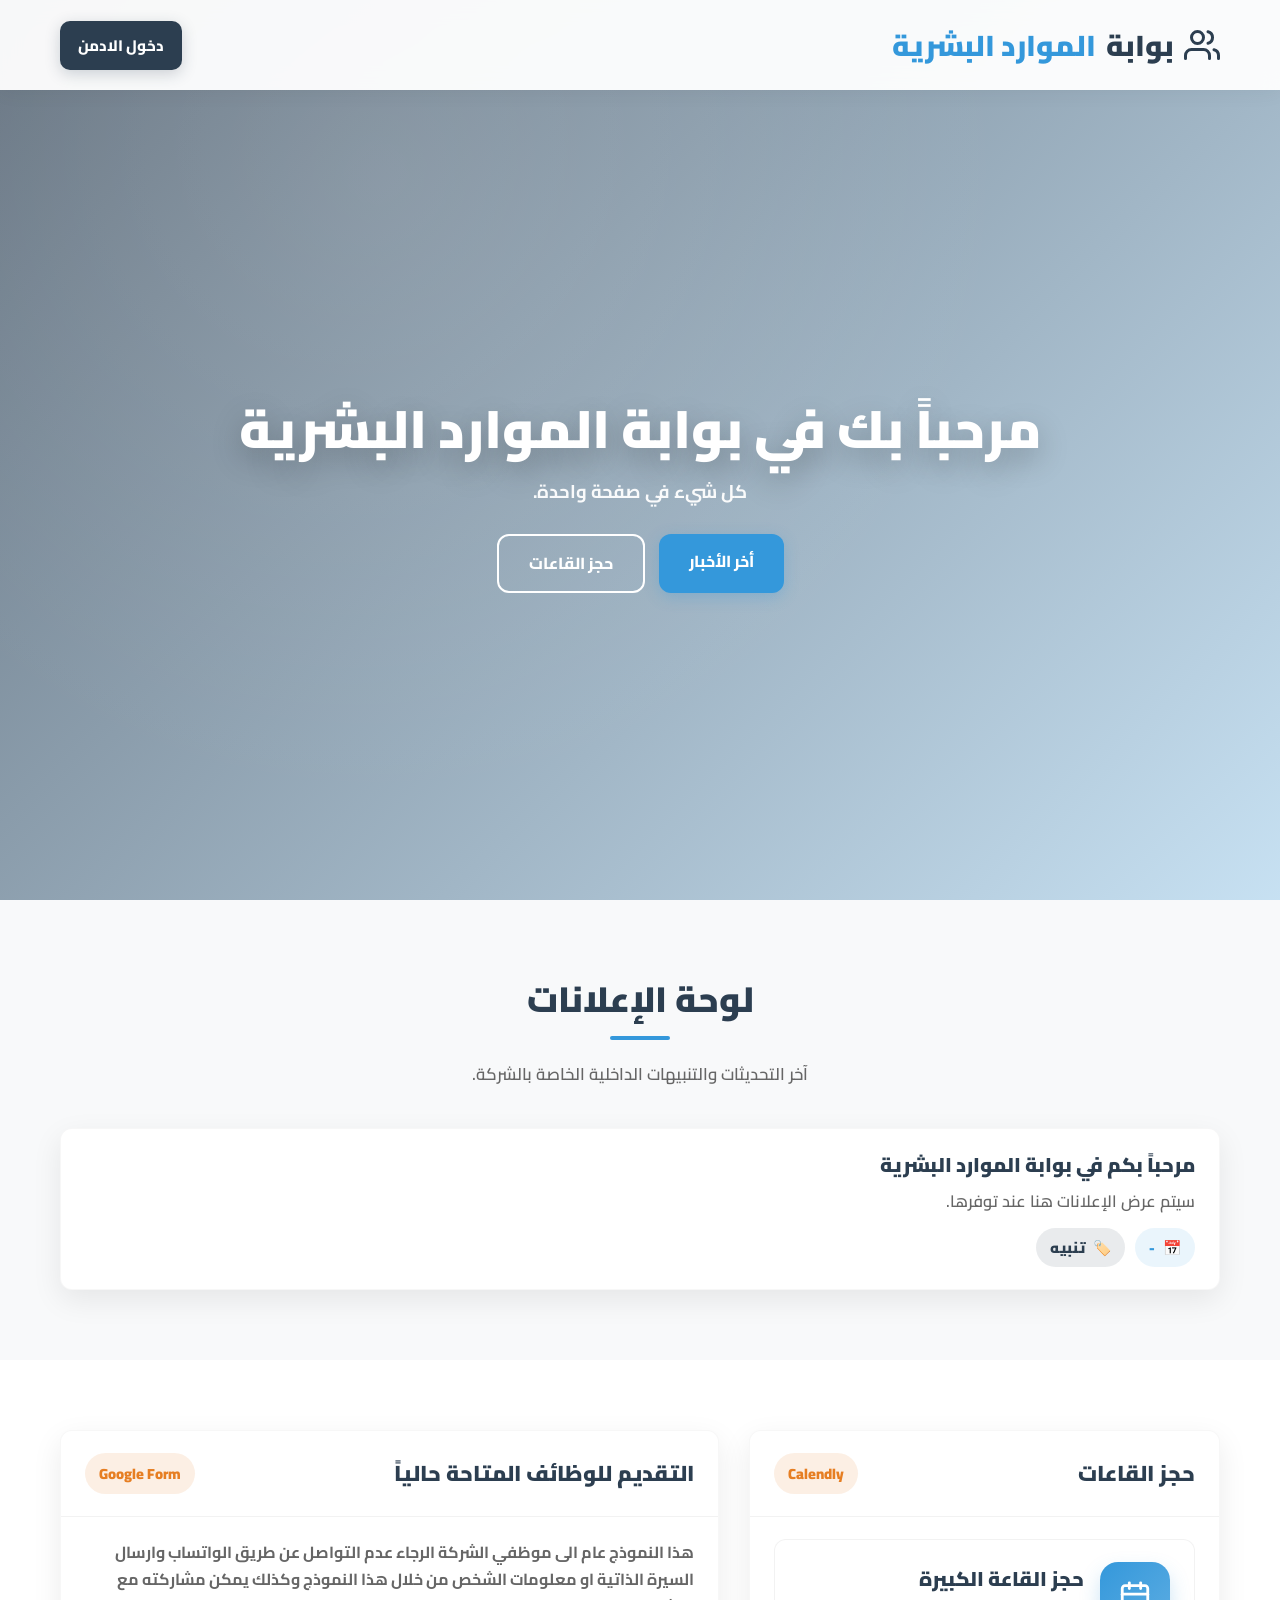
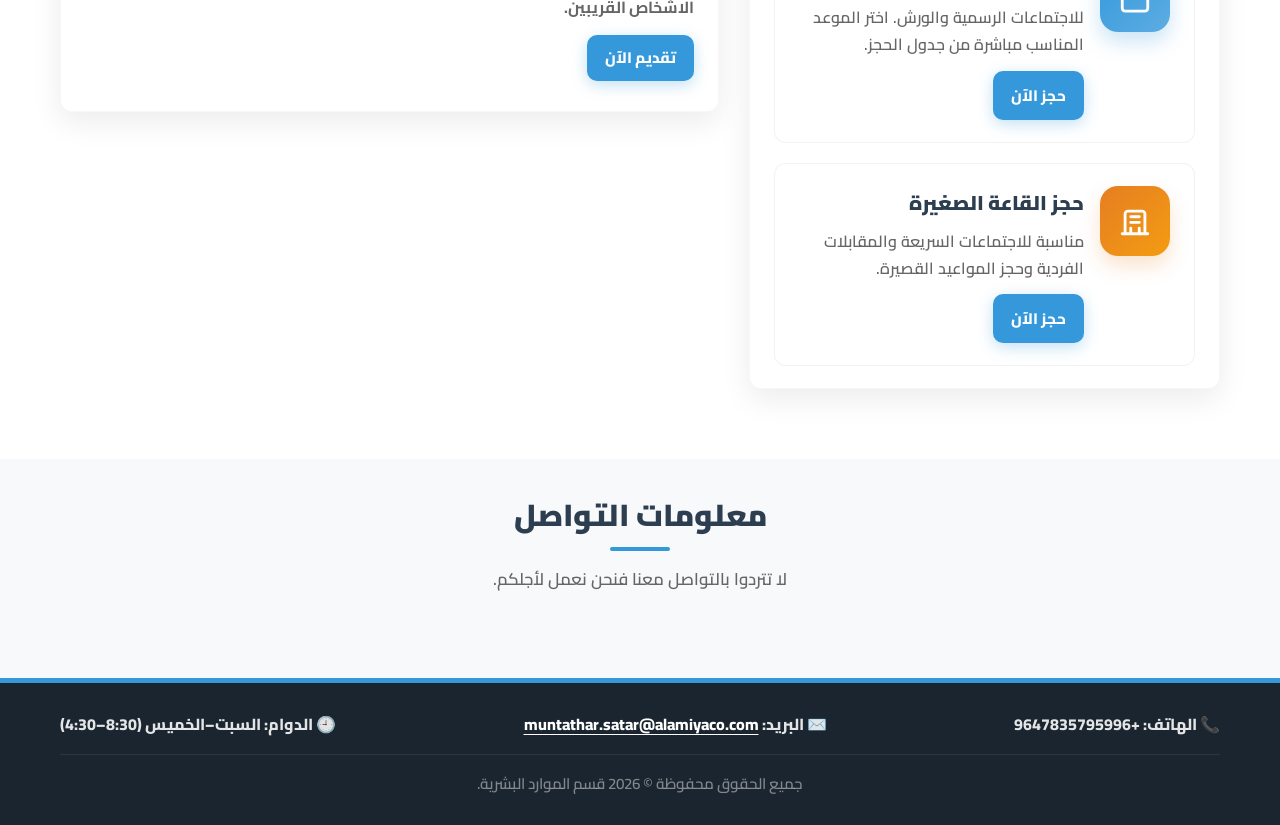
==== admin.html @ e1937cdd "Add files via upload" ====
<!DOCTYPE html>
<html lang="ar" dir="rtl">
<head>
  <meta charset="UTF-8" />
  <meta name="viewport" content="width=device-width, initial-scale=1.0" />
  <title>بوابة الأدمن</title>

  <link rel="preconnect" href="https://fonts.googleapis.com">
  <link href="https://fonts.googleapis.com/css2?family=Cairo:wght@300;400;600;700;800&display=swap" rel="stylesheet">
  <link rel="stylesheet" href="admin.css" />
</head>
<body>
  <header class="admin-header">
    <div class="container admin-topbar">
      <div>
        <h1>بوابة الأدمن</h1>
        <p>صفحة مخصصة لبطاقات وروابط ومواضيع الإدارة.</p>
      </div>
      <div class="admin-top-actions">
        <a href="index.html" class="btn btn-primary">العودة للموقع</a>
        <button class="btn btn-dark" type="button" onclick="logoutAdmin()">تسجيل الخروج</button>
      </div>
    </div>
  </header>

  <main class="container admin-main">
    <section class="admin-section">
      <div class="section-title">
        <h2>بطاقات الإدارة</h2>
        <p>يمكنك تعديل هذه البطاقات لاحقاً وربطها بالصفحات أو الملفات أو النماذج التي تريدها.</p>
      </div>

      <div class="cards-grid">
        <article class="admin-card">
          <div class="admin-card-badge">موضوع 1</div>
          <h3>البطاقة الأولى</h3>
          <p>ضع هنا أي موضوع إداري أو رابط أو صفحة تريد أن تكون ظاهرة ضمن بوابة الأدمن.</p>
          <a href="#" class="card-link">الدخول</a>
        </article>

        <article class="admin-card">
          <div class="admin-card-badge">موضوع 2</div>
          <h3>البطاقة الثانية</h3>
          <p>مناسبة لروابط المقابلات أو النماذج الداخلية أو ملفات العمل أو أي صفحة مخصصة للإدارة.</p>
          <a href="#" class="card-link">الدخول</a>
        </article>

        <article class="admin-card">
          <div class="admin-card-badge">موضوع 3</div>
          <h3>البطاقة الثالثة</h3>
          <p>يمكنك تكرار هذا الشكل وإنشاء عدد البطاقات الذي تريده بدون التأثير على الصفحة الرئيسية.</p>
          <a href="#" class="card-link">الدخول</a>
        </article>

        <article class="admin-card">
          <div class="admin-card-badge">موضوع 4</div>
          <h3>بطاقة قابلة للتخصيص</h3>
          <p>خصص العنوان والوصف والرابط حسب احتياجك. يمكنك أيضاً تحويلها لاحقاً إلى نظام ديناميكي.</p>
          <a href="#" class="card-link">الدخول</a>
        </article>
      </div>
    </section>
  </main>

  <script src="admin.js"></script>
</body>
</html>
---- admin.css ----
:root{
  --primary-color:#2c3e50;
  --secondary-color:#3498db;
  --dark-bg:#1a252f;
  --light-bg:#f8f9fa;
  --white:#ffffff;
  --text-color:#333333;
  --text-light:#666666;
  --border-radius:14px;
  --shadow:0 10px 30px rgba(0,0,0,0.08);
  --transition:all .3s cubic-bezier(0.4,0,0.2,1);
}

html,body,*,*::before,*::after,button,input,textarea,select{
  font-family:'Cairo',sans-serif !important;
}

*{box-sizing:border-box;margin:0;padding:0;}
body{background:var(--light-bg);color:var(--text-color);line-height:1.7;}
a{text-decoration:none;color:inherit;}
.container{max-width:1200px;margin:0 auto;padding:0 20px;}

.btn{
  display:inline-block;
  padding:12px 18px;
  border:none;
  border-radius:12px;
  cursor:pointer;
  font-weight:800;
  transition:var(--transition);
}
.btn-primary{background:var(--secondary-color);color:#fff;}
.btn-dark{background:var(--primary-color);color:#fff;}
.btn:hover{transform:translateY(-2px);}

.admin-header{
  background:#fff;
  box-shadow:0 2px 20px rgba(0,0,0,0.05);
  padding:24px 0;
}
.admin-topbar{
  display:flex;
  justify-content:space-between;
  align-items:center;
  gap:20px;
  flex-wrap:wrap;
}
.admin-topbar h1{
  font-size:2rem;
  color:var(--primary-color);
  font-weight:900;
  margin-bottom:6px;
}
.admin-topbar p{color:var(--text-light);font-weight:600;}
.admin-top-actions{display:flex;gap:10px;flex-wrap:wrap;}
.admin-main{padding:40px 20px 60px;}

.section-title{text-align:center;margin-bottom:30px;}
.section-title h2{
  font-size:1.9rem;
  color:var(--primary-color);
  margin-bottom:12px;
  position:relative;
  display:inline-block;
  font-weight:900;
}
.section-title h2::before{
  content:'';
  position:absolute;
  bottom:-10px;
  left:50%;
  transform:translateX(-50%);
  width:60px;
  height:4px;
  background-color:var(--secondary-color);
  border-radius:2px;
}
.section-title p{
  color:var(--text-light);
  max-width:700px;
  margin:18px auto 0;
  font-size:1rem;
  font-weight:600;
}

.cards-grid{
  display:grid;
  grid-template-columns:repeat(auto-fit,minmax(250px,1fr));
  gap:22px;
}
.admin-card{
  background:#fff;
  border-radius:18px;
  box-shadow:var(--shadow);
  padding:24px;
  transition:var(--transition);
  border:1px solid rgba(0,0,0,0.04);
}
.admin-card:hover{transform:translateY(-6px);box-shadow:0 16px 34px rgba(0,0,0,0.10);}
.admin-card-badge{
  display:inline-block;
  background:rgba(52,152,219,.12);
  color:var(--secondary-color);
  padding:8px 14px;
  border-radius:999px;
  font-weight:800;
  font-size:.9rem;
  margin-bottom:14px;
}
.admin-card h3{
  color:var(--primary-color);
  font-size:1.25rem;
  font-weight:900;
  margin-bottom:10px;
}
.admin-card p{
  color:var(--text-light);
  font-weight:600;
  margin-bottom:16px;
}
.card-link{
  display:inline-block;
  background:var(--secondary-color);
  color:#fff;
  padding:10px 14px;
  border-radius:10px;
  font-weight:800;
  transition:var(--transition);
}
.card-link:hover{transform:translateY(-2px);}

@media (max-width:768px){
  .admin-topbar h1{font-size:1.7rem;}
  .admin-main{padding-top:30px;}
}
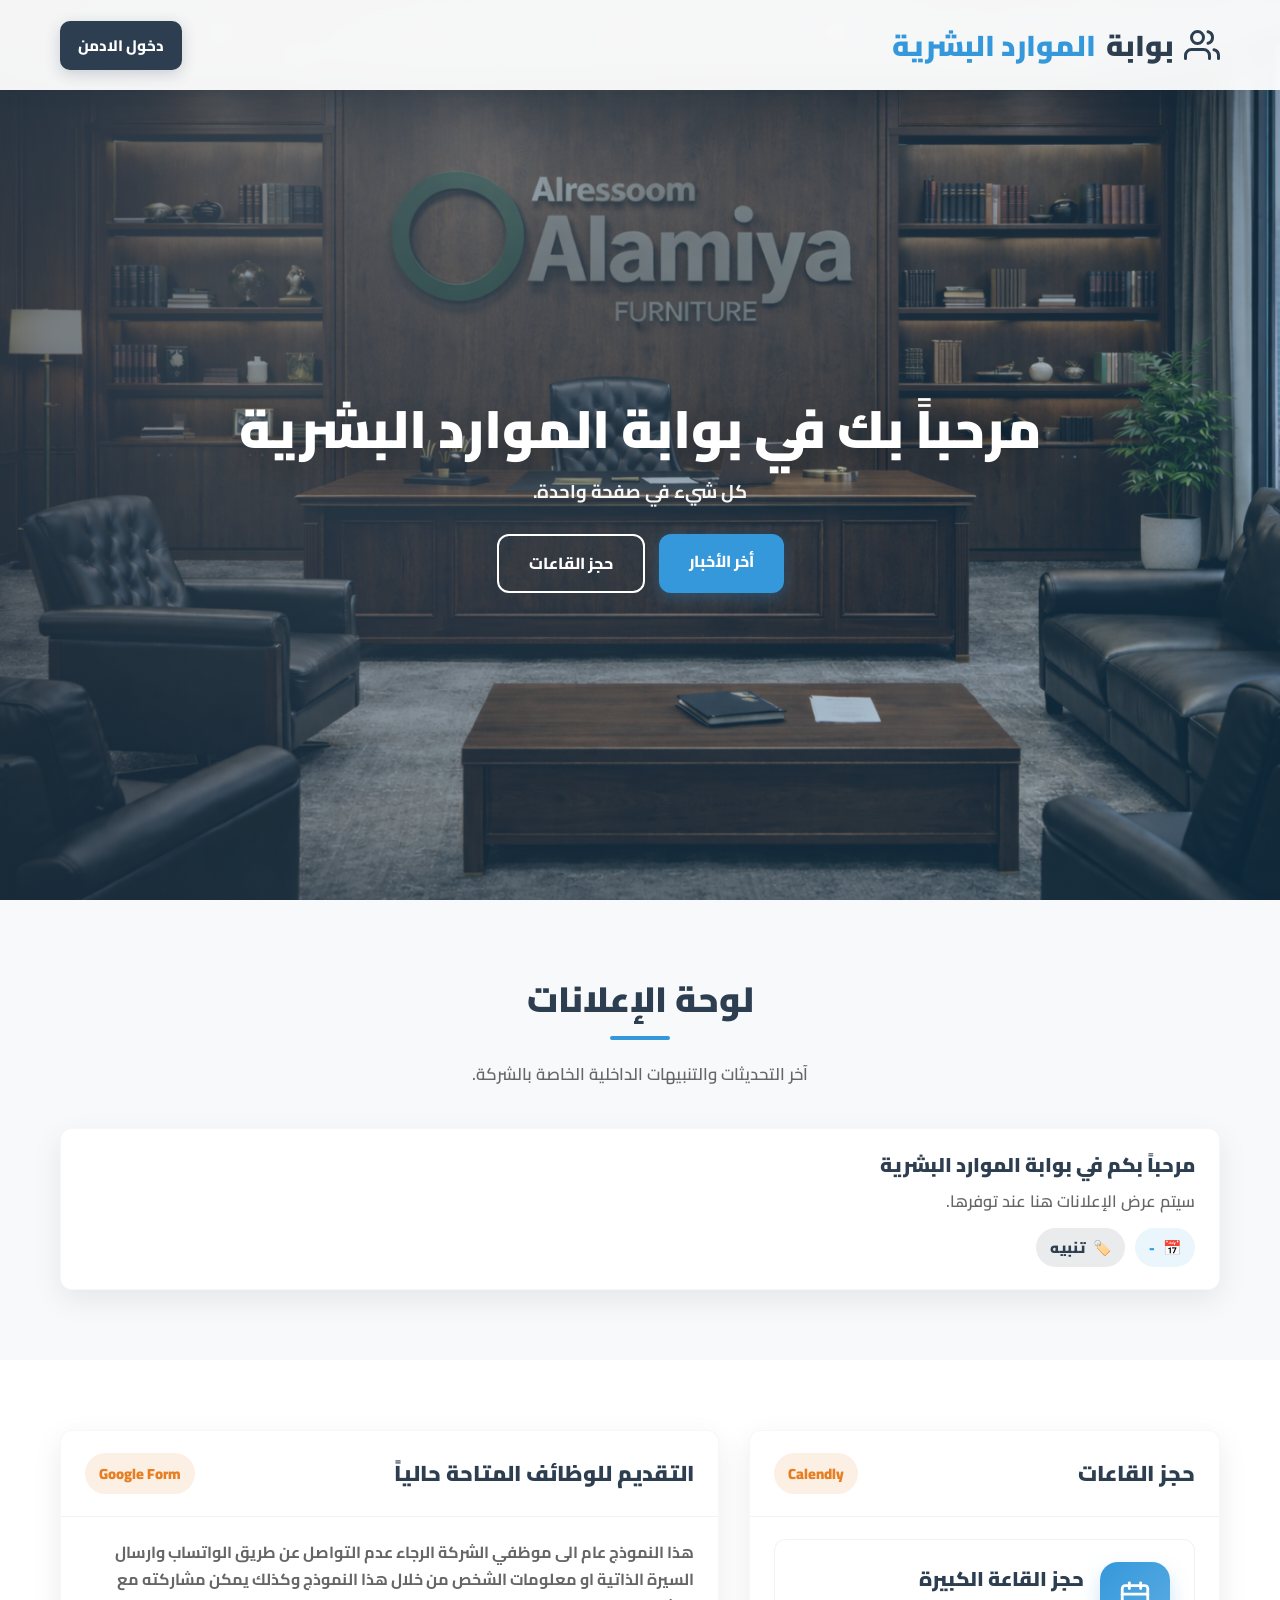
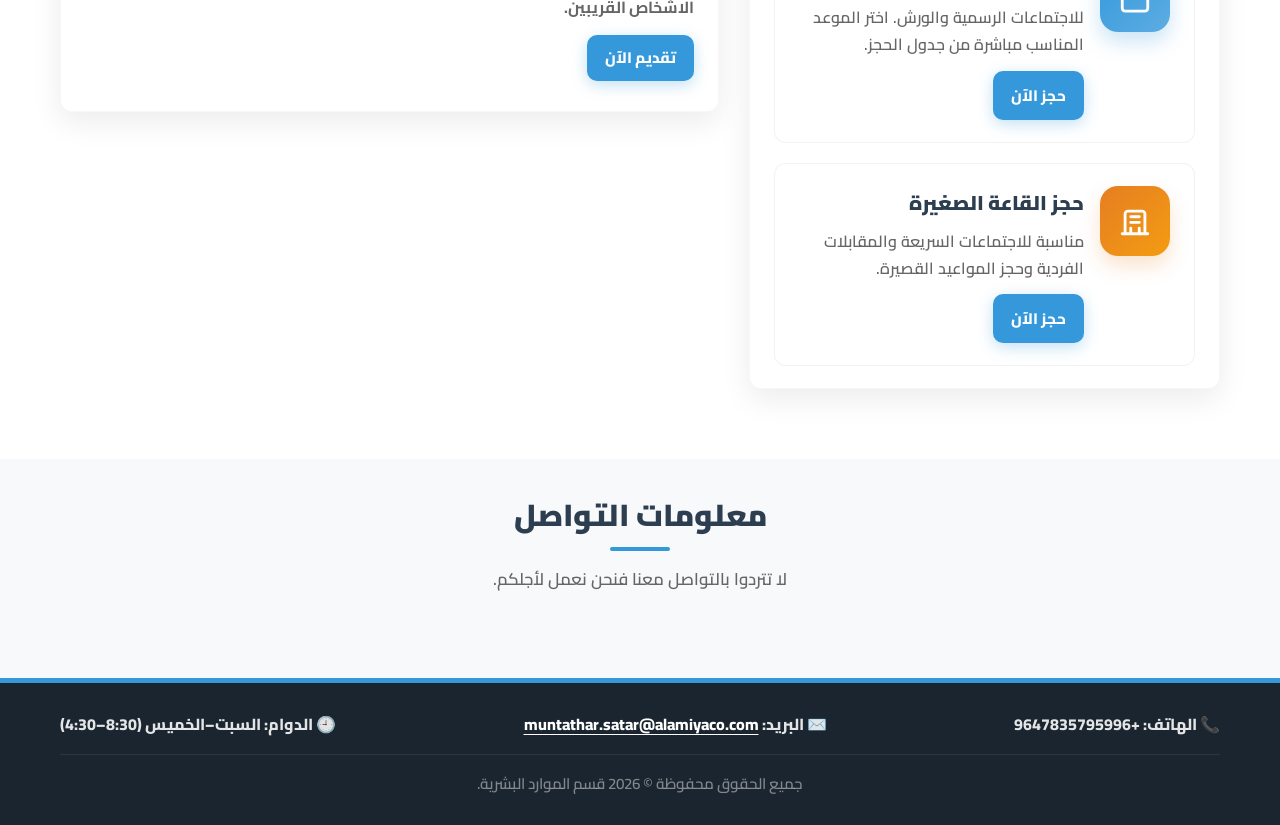
==== commit 7474b521: "admin.html" ====
--- a/admin.html
+++ b/admin.html
@@ -30,38 +30,8 @@
         <p>يمكنك تعديل هذه البطاقات لاحقاً وربطها بالصفحات أو الملفات أو النماذج التي تريدها.</p>
       </div>
 
-      <div class="cards-grid">
-        <article class="admin-card">
-          <div class="admin-card-badge">موضوع 1</div>
-          <h3>البطاقة الأولى</h3>
-          <p>ضع هنا أي موضوع إداري أو رابط أو صفحة تريد أن تكون ظاهرة ضمن بوابة الأدمن.</p>
-          <a href="#" class="card-link">الدخول</a>
-        </article>
 
-        <article class="admin-card">
-          <div class="admin-card-badge">موضوع 2</div>
-          <h3>البطاقة الثانية</h3>
-          <p>مناسبة لروابط المقابلات أو النماذج الداخلية أو ملفات العمل أو أي صفحة مخصصة للإدارة.</p>
-          <a href="#" class="card-link">الدخول</a>
-        </article>
-
-        <article class="admin-card">
-          <div class="admin-card-badge">موضوع 3</div>
-          <h3>البطاقة الثالثة</h3>
-          <p>يمكنك تكرار هذا الشكل وإنشاء عدد البطاقات الذي تريده بدون التأثير على الصفحة الرئيسية.</p>
-          <a href="#" class="card-link">الدخول</a>
-        </article>
-
-        <article class="admin-card">
-          <div class="admin-card-badge">موضوع 4</div>
-          <h3>بطاقة قابلة للتخصيص</h3>
-          <p>خصص العنوان والوصف والرابط حسب احتياجك. يمكنك أيضاً تحويلها لاحقاً إلى نظام ديناميكي.</p>
-          <a href="#" class="card-link">الدخول</a>
-        </article>
-      </div>
-    </section>
-  </main>
-
+  <div class="cards-grid" id="adminCardsList"></div>
   <script src="admin.js"></script>
 </body>
 </html>
